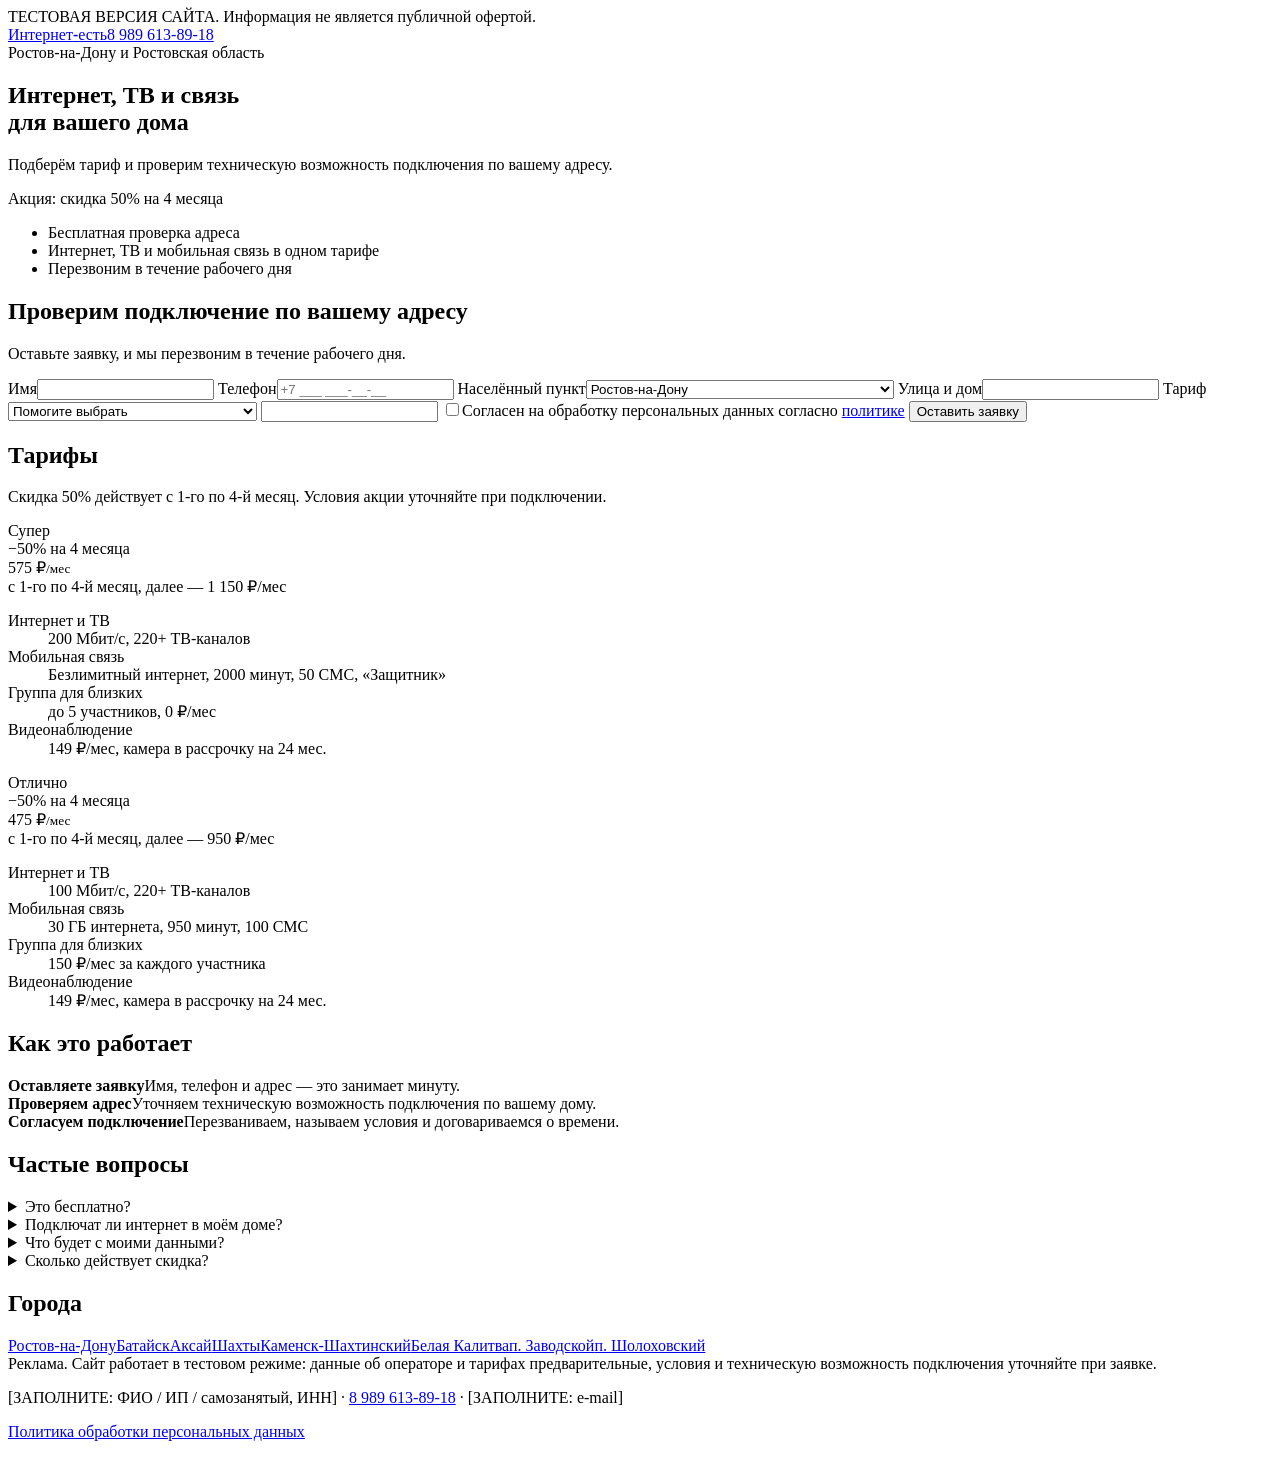
==== index.html @ 74812f6c "Add files via upload" ====
<!doctype html><html lang="ru"><head><meta charset="utf-8">
<meta name="viewport" content="width=device-width,initial-scale=1">
<meta name="robots" content="noindex,nofollow">
<title>Домашний интернет и ТВ в Ростове-на-Дону и области — заявка на подключение | Интернет-есть</title><meta name="description" content="Оставьте заявку на подключение домашнего интернета и ТВ в Ростове-на-Дону. Проверим подключение по вашему адресу и перезвоним.">
<link rel="stylesheet" href="assets/style.css"></head><body>
<div class="test">ТЕСТОВАЯ ВЕРСИЯ САЙТА. Информация не является публичной офертой.</div>
<header><div class="wrap"><a class="logo" href="index.html">Интернет<b>-</b>есть</a><a class="tel" href="tel:+79896138918">8 989 613-89-18</a></div></header>
<main>
<section class="hero"><div class="wrap"><div>
<div class="tag">Ростов-на-Дону и Ростовская область</div><h1>Интернет, ТВ и связь<br><span>для вашего дома</span></h1>
<p class="lead">Подберём тариф и проверим техническую возможность подключения по вашему адресу.</p>
<span class="pill">Акция: скидка 50% на 4 месяца</span>
<ul><li>Бесплатная проверка адреса</li><li>Интернет, ТВ и мобильная связь в одном тарифе</li><li>Перезвоним в течение рабочего дня</li></ul></div>
<form class="form" id="lead-form" novalidate>
<h2>Проверим подключение по вашему адресу</h2>
<p class="sub">Оставьте заявку, и мы перезвоним в течение рабочего дня.</p>
<label for="n">Имя</label><input id="n" name="name" type="text" autocomplete="name" required>
<label for="p">Телефон</label><input id="p" name="phone" type="tel" inputmode="tel" autocomplete="tel" placeholder="+7 ___ ___-__-__" required>
<label for="c">Населённый пункт</label><select id="c" name="city"><option selected>Ростов-на-Дону</option><option>Батайск</option><option>Аксай</option><option>Шахты</option><option>Каменск-Шахтинский</option><option>Белая Калитва</option><option>п. Заводской</option><option>п. Шолоховский</option><option>Другой населённый пункт Ростовской области</option></select>
<label for="a">Улица и дом</label><input id="a" name="address" type="text" autocomplete="street-address" required>
<label for="t">Тариф</label><select id="t" name="tariff"><option value="Помогите выбрать">Помогите выбрать</option><option value="Супер">Супер — 575 ₽/мес первые 4 мес.</option><option value="Отлично">Отлично — 475 ₽/мес первые 4 мес.</option></select>
<input class="hp" name="website" type="text" tabindex="-1" autocomplete="off" aria-hidden="true">
<label class="chk"><input type="checkbox" name="consent" value="1"><span>Согласен на обработку персональных данных согласно <a href="politika.html" target="_blank">политике</a></span></label>
<button class="cta" type="submit">Оставить заявку</button>
<div id="msg" class="msg" role="status" aria-live="polite"></div>
</form>
</div></section>
<section class="blk" id="tarify"><div class="wrap"><h2 class="t">Тарифы</h2><p class="sub2">Скидка 50% действует с 1-го по 4-й месяц. Условия акции уточняйте при подключении.</p><div class="cards"><article class="tc"><div><div class="nm">Супер</div><span class="chip">−50% на 4 месяца</span></div>
<div><div class="pr">575&nbsp;₽<small>/мес</small></div><div class="then">с 1-го по 4-й месяц, далее — 1 150&nbsp;₽/мес</div></div><dl><div><dt>Интернет и ТВ</dt><dd>200 Мбит/с, 220+ ТВ‑каналов</dd></div><div><dt>Мобильная связь</dt><dd>Безлимитный интернет, 2000 минут, 50 СМС, «Защитник»</dd></div><div><dt>Группа для близких</dt><dd>до 5 участников, 0 ₽/мес</dd></div><div><dt>Видеонаблюдение</dt><dd>149 ₽/мес, камера в рассрочку на 24 мес.</dd></div></dl></article><article class="tc"><div><div class="nm">Отлично</div><span class="chip">−50% на 4 месяца</span></div>
<div><div class="pr">475&nbsp;₽<small>/мес</small></div><div class="then">с 1-го по 4-й месяц, далее — 950&nbsp;₽/мес</div></div><dl><div><dt>Интернет и ТВ</dt><dd>100 Мбит/с, 220+ ТВ‑каналов</dd></div><div><dt>Мобильная связь</dt><dd>30 ГБ интернета, 950 минут, 100 СМС</dd></div><div><dt>Группа для близких</dt><dd>150 ₽/мес за каждого участника</dd></div><div><dt>Видеонаблюдение</dt><dd>149 ₽/мес, камера в рассрочку на 24 мес.</dd></div></dl></article></div></div></section>
<section class="blk" style="padding-top:0"><div class="wrap"><h2 class="t">Как это работает</h2><div class="steps">
<div class="st"><b>Оставляете заявку</b>Имя, телефон и адрес — это занимает минуту.</div>
<div class="st"><b>Проверяем адрес</b>Уточняем техническую возможность подключения по вашему дому.</div>
<div class="st"><b>Согласуем подключение</b>Перезваниваем, называем условия и договариваемся о времени.</div></div></div></section>
<section class="blk" style="padding-top:0"><div class="wrap"><h2 class="t">Частые вопросы</h2>
<details><summary>Это бесплатно?</summary><p>Заявка и проверка адреса бесплатны. Стоимость услуг указана в тарифах.</p></details>
<details><summary>Подключат ли интернет в моём доме?</summary><p>Зависит от адреса. Мы проверим техническую возможность и сообщим результат по телефону.</p></details>
<details><summary>Что будет с моими данными?</summary><p>Мы используем их только для связи по заявке. Подробнее в <a href="politika.html">политике обработки данных</a>.</p></details>
<details><summary>Сколько действует скидка?</summary><p>Скидка 50% действует с 1-го по 4-й месяц, далее применяется обычная стоимость тарифа.</p></details></div></section>
<section class="blk" style="padding-top:0"><div class="wrap"><h2 class="t">Города</h2><div class="cities"><a href="city/rostov-na-donu.html">Ростов-на-Дону</a><a href="city/bataysk.html">Батайск</a><a href="city/aksay.html">Аксай</a><a href="city/shahty.html">Шахты</a><a href="city/kamensk-shahtinskiy.html">Каменск-Шахтинский</a><a href="city/belaya-kalitva.html">Белая Калитва</a><a href="city/zavodskoy.html">п. Заводской</a><a href="city/sholohovskiy.html">п. Шолоховский</a></div></div></section>
</main>
<footer><div class="wrap"><div>Реклама. Сайт работает в тестовом режиме: данные об операторе и тарифах предварительные, условия и техническую возможность подключения уточняйте при заявке.</div>
<p>[ЗАПОЛНИТЕ: ФИО / ИП / самозанятый, ИНН] · <a href="tel:+79896138918">8 989 613-89-18</a> · [ЗАПОЛНИТЕ: e-mail]</p>
<p><a href="politika.html">Политика обработки персональных данных</a></p></div></footer>
<script src="assets/config.js"></script><script src="assets/app.js"></script>
</body></html>
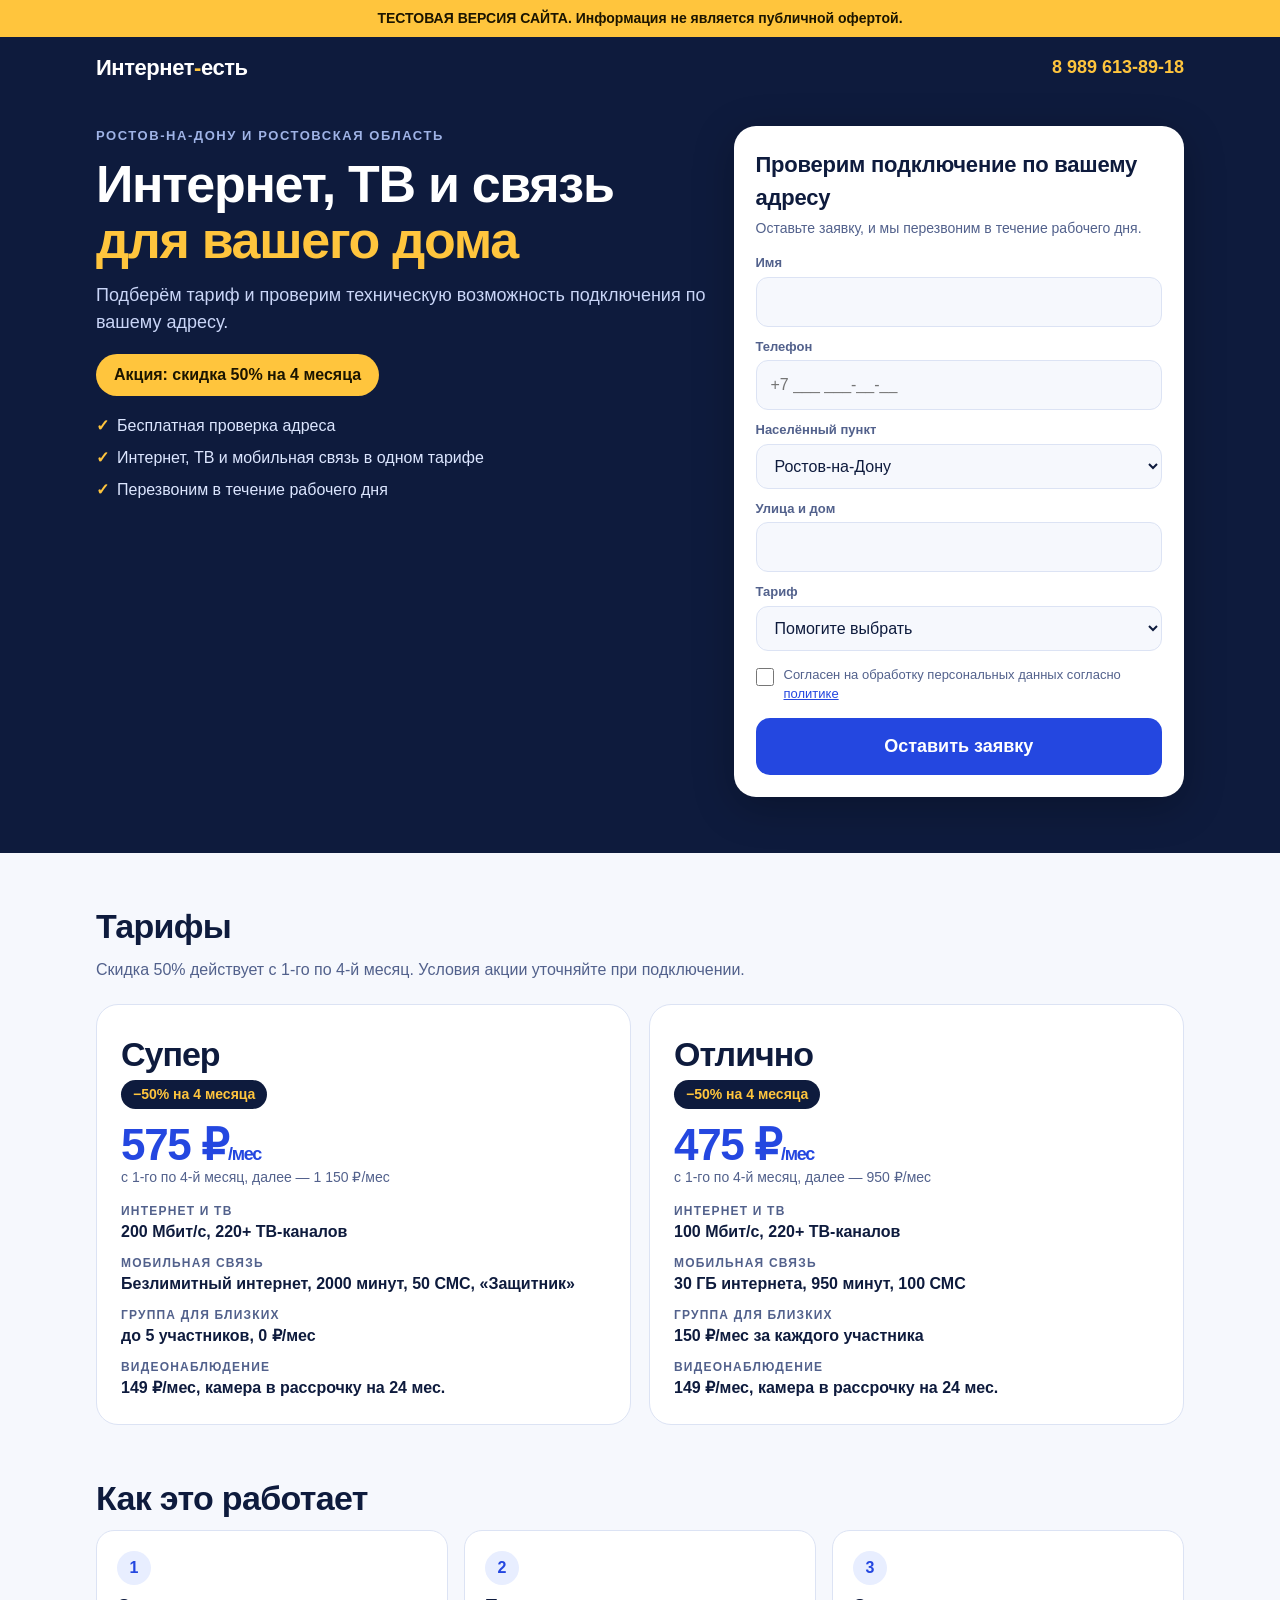
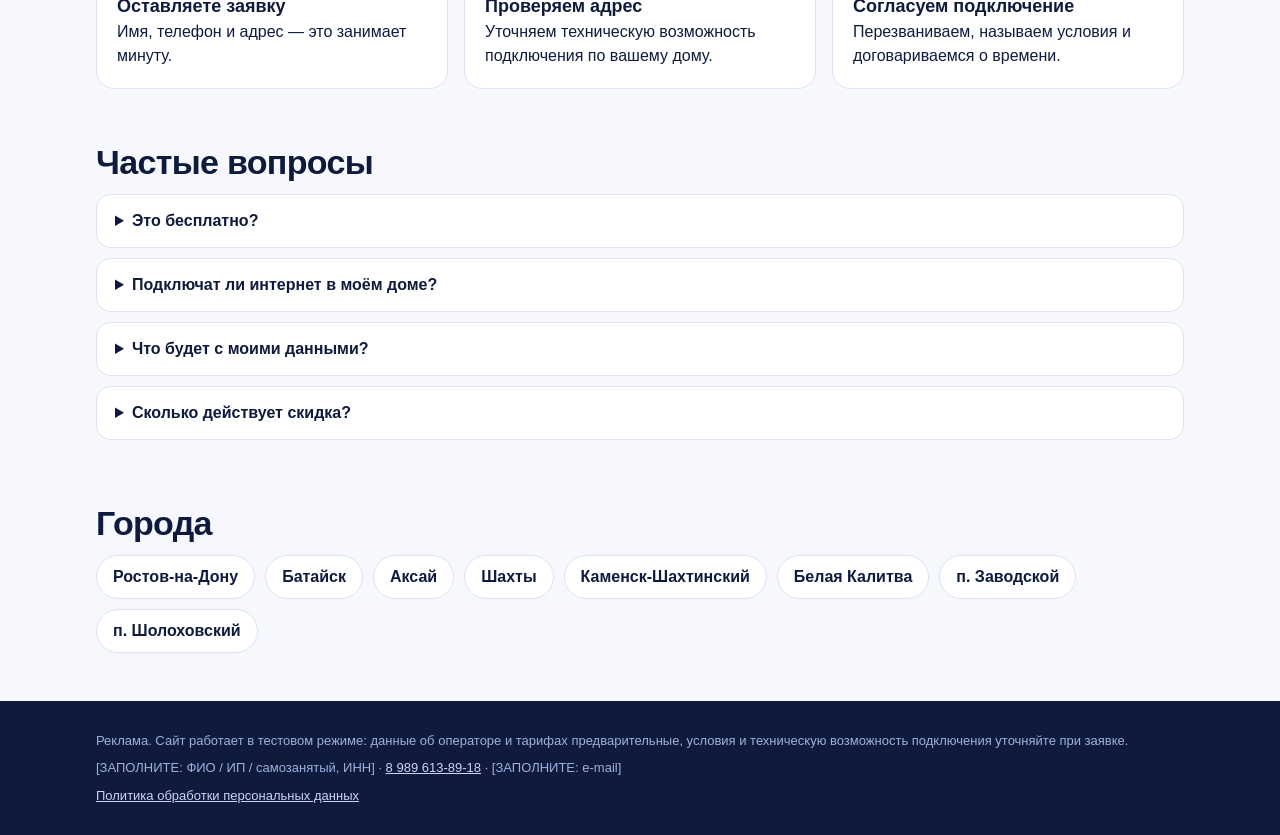
==== commit de64c05d: "Add files via upload" ====
--- a/index.html
+++ b/index.html
@@ -2,7 +2,7 @@
 <meta name="viewport" content="width=device-width,initial-scale=1">
 <meta name="robots" content="noindex,nofollow">
 <title>Домашний интернет и ТВ в Ростове-на-Дону и области — заявка на подключение | Интернет-есть</title><meta name="description" content="Оставьте заявку на подключение домашнего интернета и ТВ в Ростове-на-Дону. Проверим подключение по вашему адресу и перезвоним.">
-<link rel="stylesheet" href="assets/style.css"></head><body>
+<link rel="stylesheet" href="style.css"></head><body>
 <div class="test">ТЕСТОВАЯ ВЕРСИЯ САЙТА. Информация не является публичной офертой.</div>
 <header><div class="wrap"><a class="logo" href="index.html">Интернет<b>-</b>есть</a><a class="tel" href="tel:+79896138918">8 989 613-89-18</a></div></header>
 <main>
@@ -37,10 +37,10 @@
 <details><summary>Подключат ли интернет в моём доме?</summary><p>Зависит от адреса. Мы проверим техническую возможность и сообщим результат по телефону.</p></details>
 <details><summary>Что будет с моими данными?</summary><p>Мы используем их только для связи по заявке. Подробнее в <a href="politika.html">политике обработки данных</a>.</p></details>
 <details><summary>Сколько действует скидка?</summary><p>Скидка 50% действует с 1-го по 4-й месяц, далее применяется обычная стоимость тарифа.</p></details></div></section>
-<section class="blk" style="padding-top:0"><div class="wrap"><h2 class="t">Города</h2><div class="cities"><a href="city/rostov-na-donu.html">Ростов-на-Дону</a><a href="city/bataysk.html">Батайск</a><a href="city/aksay.html">Аксай</a><a href="city/shahty.html">Шахты</a><a href="city/kamensk-shahtinskiy.html">Каменск-Шахтинский</a><a href="city/belaya-kalitva.html">Белая Калитва</a><a href="city/zavodskoy.html">п. Заводской</a><a href="city/sholohovskiy.html">п. Шолоховский</a></div></div></section>
+<section class="blk" style="padding-top:0"><div class="wrap"><h2 class="t">Города</h2><div class="cities"><a href="city-rostov-na-donu.html">Ростов-на-Дону</a><a href="city-bataysk.html">Батайск</a><a href="city-aksay.html">Аксай</a><a href="city-shahty.html">Шахты</a><a href="city-kamensk-shahtinskiy.html">Каменск-Шахтинский</a><a href="city-belaya-kalitva.html">Белая Калитва</a><a href="city-zavodskoy.html">п. Заводской</a><a href="city-sholohovskiy.html">п. Шолоховский</a></div></div></section>
 </main>
 <footer><div class="wrap"><div>Реклама. Сайт работает в тестовом режиме: данные об операторе и тарифах предварительные, условия и техническую возможность подключения уточняйте при заявке.</div>
 <p>[ЗАПОЛНИТЕ: ФИО / ИП / самозанятый, ИНН] · <a href="tel:+79896138918">8 989 613-89-18</a> · [ЗАПОЛНИТЕ: e-mail]</p>
 <p><a href="politika.html">Политика обработки персональных данных</a></p></div></footer>
-<script src="assets/config.js"></script><script src="assets/app.js"></script>
+<script src="config.js"></script><script src="app.js"></script>
 </body></html>
--- a/style.css
+++ b/style.css
@@ -0,0 +1,64 @@
+
+:root{--bg:#F6F8FD;--ink:#0E1B3D;--mut:#52618C;--card:#fff;--line:#DCE3F4;--blue:#2447E0;--navy:#0E1B3D;--yel:#FFC53D;--tint:#E8EEFF;--ok:#12805C;--err:#C62828}
+@media(prefers-color-scheme:dark){:root{--bg:#0B1430;--ink:#EEF2FF;--mut:#9FB0DD;--card:#13204A;--line:#27386F;--blue:#7E9BFF;--tint:#182859}}
+*{box-sizing:border-box;margin:0}
+html{scroll-behavior:smooth}
+body{font-family:Inter,'Segoe UI',Roboto,Arial,sans-serif;background:var(--bg);color:var(--ink);line-height:1.5;-webkit-text-size-adjust:100%}
+a{color:var(--blue)}
+.wrap{max-width:1120px;margin:0 auto;padding:0 16px}
+.test{background:var(--yel);color:#1B1500;text-align:center;font-weight:700;font-size:14px;padding:8px 12px}
+header{background:var(--navy);color:#fff}
+header .wrap{display:flex;align-items:center;justify-content:space-between;gap:12px;padding-top:14px;padding-bottom:14px}
+.logo{font-weight:900;font-size:22px;letter-spacing:-.02em;color:#fff;text-decoration:none}
+.logo b{color:var(--yel)}
+.tel{color:var(--yel);font-weight:800;text-decoration:none;font-size:18px;white-space:nowrap}
+.hero{background:var(--navy);color:#fff;padding:28px 0 56px}
+.hero .wrap{display:grid;gap:28px}
+.tag{font-size:13px;font-weight:700;letter-spacing:.12em;text-transform:uppercase;color:#9FB3E6}
+h1{font-size:clamp(30px,6vw,52px);line-height:1.08;font-weight:900;letter-spacing:-.025em;margin-top:10px}
+h1 span{color:var(--yel)}
+.lead{margin-top:14px;color:#C9D5F7;font-size:18px;max-width:34em}
+.pill{display:inline-block;margin-top:18px;background:var(--yel);color:#1B1500;border-radius:999px;padding:9px 18px;font-weight:800}
+.hero ul{list-style:none;padding:0;margin-top:18px;display:grid;gap:8px;color:#DCE6FF}
+.hero li::before{content:'✓';color:var(--yel);font-weight:900;margin-right:8px}
+.form{background:var(--card);color:var(--ink);border-radius:22px;padding:22px;box-shadow:0 10px 40px rgba(0,0,0,.25)}
+.form h2{font-size:22px;letter-spacing:-.01em}
+.form p.sub{color:var(--mut);font-size:14px;margin:4px 0 14px}
+label{display:block;font-size:13px;font-weight:700;color:var(--mut);margin:10px 0 4px}
+input[type=text],input[type=tel],select{width:100%;font:inherit;font-size:16px;padding:12px 14px;border:1.5px solid var(--line);border-radius:12px;background:var(--bg);color:var(--ink)}
+input:focus,select:focus{outline:2px solid var(--blue);border-color:var(--blue)}
+.chk{display:flex;gap:10px;align-items:flex-start;font-size:13px;color:var(--mut);margin:14px 0;font-weight:400}
+.chk input{margin-top:3px;width:18px;height:18px;flex:none}
+button.cta{width:100%;font:inherit;font-size:18px;font-weight:800;background:var(--blue);color:#fff;border:0;border-radius:14px;padding:15px;cursor:pointer}
+button.cta:disabled{opacity:.6;cursor:wait}
+.msg{margin-top:12px;font-size:14px;font-weight:600;display:none;padding:10px 12px;border-radius:10px}
+.msg.ok{display:block;background:#E3F6EE;color:var(--ok)}
+.msg.err{display:block;background:#FDECEC;color:var(--err)}
+.hp{position:absolute;left:-9999px;opacity:0}
+section.blk{padding:48px 0}
+h2.t{font-size:clamp(24px,4vw,34px);letter-spacing:-.02em;margin-bottom:6px}
+.sub2{color:var(--mut);margin-bottom:22px}
+.cards{display:grid;gap:18px}
+.tc{background:var(--card);border:1px solid var(--line);border-radius:22px;padding:24px;display:grid;gap:14px}
+.tc .nm{font-size:34px;font-weight:900;letter-spacing:-.03em}
+.chip{display:inline-block;background:var(--navy);color:var(--yel);border-radius:999px;padding:4px 12px;font-weight:800;font-size:14px}
+.pr{font-size:44px;font-weight:900;color:var(--blue);letter-spacing:-.03em;line-height:1}
+.pr small{font-size:18px}
+.then{color:var(--mut);font-size:14px}
+.tc dl{display:grid;gap:10px}
+.tc dt{font-size:12px;font-weight:800;letter-spacing:.1em;text-transform:uppercase;color:var(--mut)}
+.tc dd{margin:0;font-weight:600}
+.steps{display:grid;gap:16px;counter-reset:s}
+.st{background:var(--card);border:1px solid var(--line);border-radius:18px;padding:20px}
+.st::before{counter-increment:s;content:counter(s);display:inline-grid;place-items:center;width:34px;height:34px;border-radius:50%;background:var(--tint);color:var(--blue);font-weight:900;margin-bottom:8px}
+.st b{display:block;font-size:18px}
+details{background:var(--card);border:1px solid var(--line);border-radius:14px;padding:14px 18px;margin-bottom:10px}
+summary{font-weight:700;cursor:pointer}
+details p{margin-top:8px;color:var(--mut)}
+.cities{display:flex;flex-wrap:wrap;gap:10px}
+.cities a{background:var(--card);border:1px solid var(--line);border-radius:999px;padding:9px 16px;text-decoration:none;font-weight:600;color:var(--ink)}
+.cities a:hover,.cities a.cur{background:var(--blue);color:#fff;border-color:var(--blue)}
+footer{background:var(--navy);color:#9FB0DD;padding:30px 0;font-size:13px}
+footer a{color:#C9D5F7}
+footer p{margin-top:8px}
+@media(min-width:860px){.hero .wrap{grid-template-columns:1.15fr .85fr;align-items:start}.cards{grid-template-columns:1fr 1fr}.steps{grid-template-columns:repeat(3,1fr)}}
